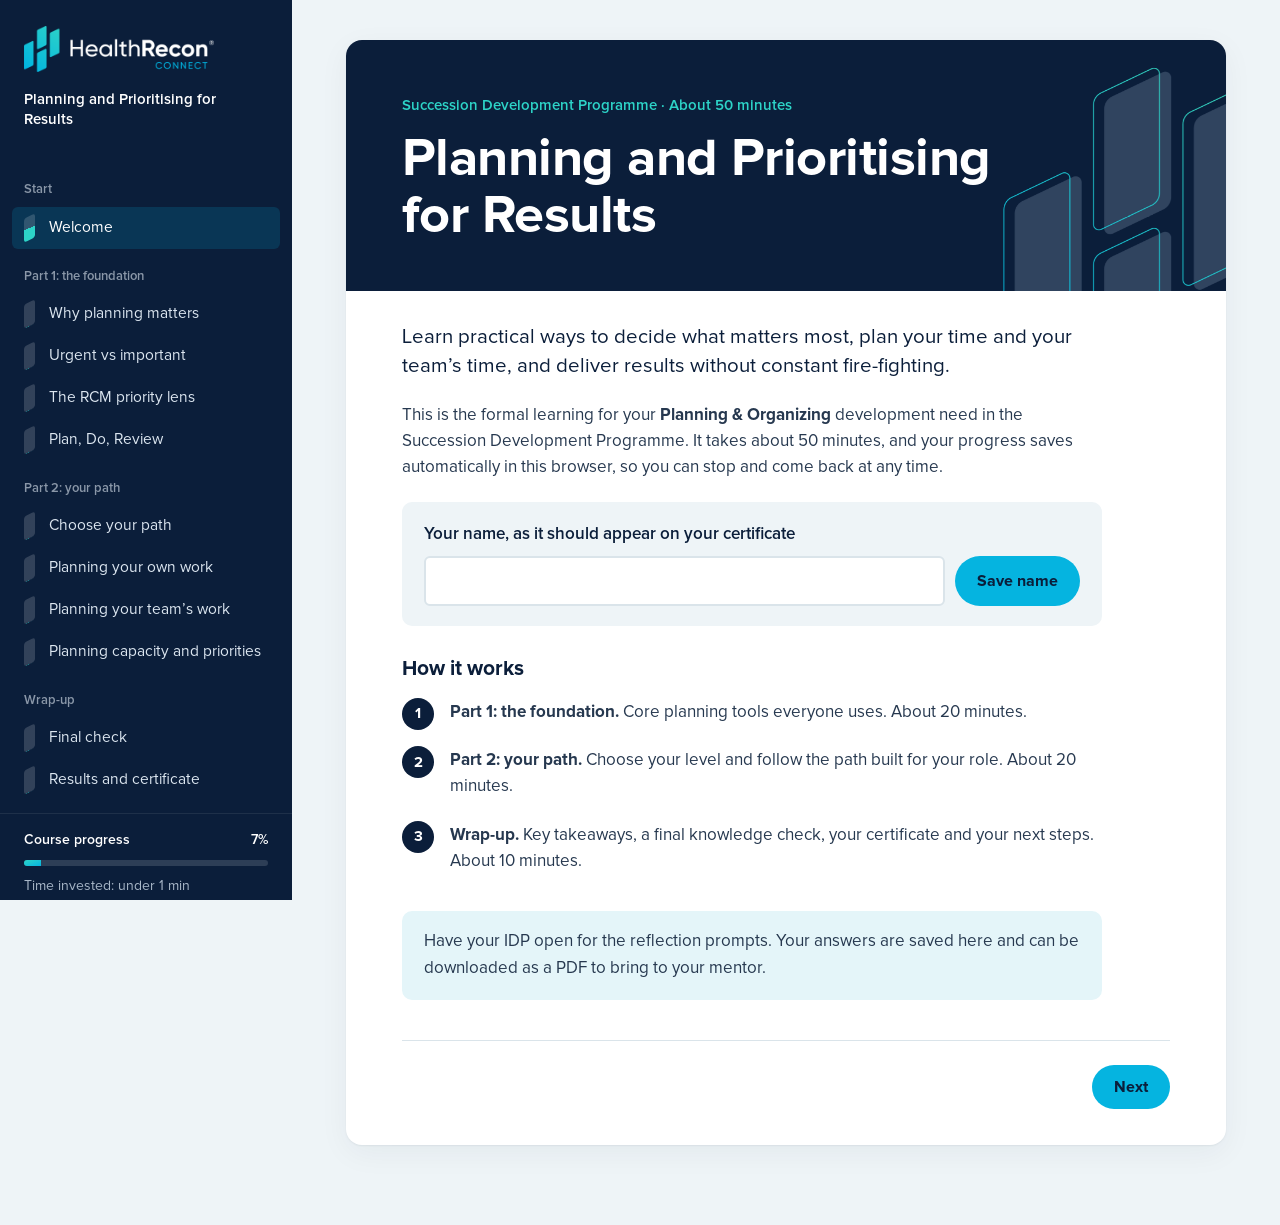
==== index.html @ d737a1de "Add files via upload" ====
<!doctype html>
<html lang="en">
<head>
  <meta charset="utf-8">
  <meta name="viewport" content="width=device-width, initial-scale=1">
  <title>Planning and Prioritising for Results · HealthRecon Connect</title>
  <meta name="description" content="Self-paced course: decide what matters most, plan your time and your team's time, and deliver results without constant fire-fighting.">
  <link rel="icon" type="image/png" href="assets/img/favicon.png">
  <link rel="preload" href="assets/fonts/proximanova-400.woff" as="font" type="font/woff" crossorigin>
  <link rel="preload" href="assets/fonts/proximanova-700.woff" as="font" type="font/woff" crossorigin>
  <link rel="stylesheet" href="css/styles.css?v=8">
</head>
<body>
  <a class="skip" href="#page">Skip to content</a>

  <header class="topbar">
    <button class="menu-btn" id="menu-btn" type="button" aria-expanded="false" aria-controls="sidebar"><span aria-hidden="true"><i></i><i></i><i></i></span>Menu</button>
    <img src="assets/img/logo-horizontal-light.png" alt="HealthRecon Connect">
  </header>

  <aside class="sidebar" id="sidebar" aria-label="Course navigation">
    <div class="sb-logo"><img src="assets/img/logo-horizontal-light.png" alt="HealthRecon Connect"></div>
    <p class="sb-course">Planning and Prioritising for Results</p>
    <nav class="nav" id="nav-list" aria-label="Modules"></nav>
    <div class="sb-foot">
      <div class="sb-progress"><span>Course progress</span><span id="overall-pct">0%</span></div>
      <div class="meter" role="progressbar" aria-label="Course progress" aria-valuemin="0" aria-valuemax="100" aria-valuenow="0"><span id="overall-bar"></span></div>
      <p class="sb-time">Time invested: <span id="time-spent">under 1 min</span></p>
      <button class="link-btn" id="reset-btn" type="button">Reset my progress</button>
    </div>
  </aside>
  <div class="scrim" id="scrim"></div>

  <main class="main">
    <article class="page" id="page" aria-live="off"></article>
  </main>
  <script src="js/course-data.js?v=8" defer></script>
  <script src="js/activities.js?v=8" defer></script>
  <script src="js/outputs.js?v=8" defer></script>
  <script src="js/app.js?v=8" defer></script>
</body>
</html>
---- css/styles.css ----
/* ==========================================================================
   HealthRecon Connect · Planning and Prioritising for Results
   Palette taken from the source deck / logo. Signature motif: the slanted
   bars of the HealthRecon mark, used for progress throughout.
   ========================================================================== */

@font-face { font-family: "Proxima Nova"; font-weight: 400; font-style: normal; font-display: swap;
  src: url("../assets/fonts/proximanova-400.woff") format("woff"), url("../assets/fonts/proximanova-400.otf") format("opentype"); }
@font-face { font-family: "Proxima Nova"; font-weight: 400; font-style: italic; font-display: swap;
  src: url("../assets/fonts/proximanova-400i.woff") format("woff"), url("../assets/fonts/proximanova-400i.otf") format("opentype"); }
@font-face { font-family: "Proxima Nova"; font-weight: 600; font-style: normal; font-display: swap;
  src: url("../assets/fonts/proximanova-600.woff") format("woff"), url("../assets/fonts/proximanova-600.otf") format("opentype"); }
@font-face { font-family: "Proxima Nova"; font-weight: 600; font-style: italic; font-display: swap;
  src: url("../assets/fonts/proximanova-600i.woff") format("woff"), url("../assets/fonts/proximanova-600i.otf") format("opentype"); }
@font-face { font-family: "Proxima Nova"; font-weight: 700; font-style: normal; font-display: swap;
  src: url("../assets/fonts/proximanova-700.woff") format("woff"), url("../assets/fonts/proximanova-700.otf") format("opentype"); }
@font-face { font-family: "Proxima Nova"; font-weight: 700; font-style: italic; font-display: swap;
  src: url("../assets/fonts/proximanova-700i.woff") format("woff"), url("../assets/fonts/proximanova-700i.otf") format("opentype"); }

:root {
  --navy: #0B1E3A; --navy-2: #142B4F; --ink: #0B1E3A; --body: #26384F;
  --slate: #5B6B80; --muted: #8A97A8; --line: #DAE4EA; --mist: #EEF4F7; --white: #FFFFFF;
  --cyan: #05B4E0; --teal: #2DD4C8; --green: #3DDC97; --amber: #FFB547; --pink: #FF6F91; --violet: #8B7CF6;
  --cyan-t: #E4F5F9; --green-t: #D5F5E7; --amber-t: #FFF1D6; --pink-t: #FDE2E9; --violet-t: #ECE9FE; --grey-t: #EEF4F7;
  --ok-ink: #0E5E3E; --bad-ink: #9B1B3F; --amber-ink: #8A5300;
  --grad: linear-gradient(160deg, var(--teal), var(--cyan));
  --r-sm: 6px; --r: 10px; --r-lg: 16px;
  --font: "Proxima Nova", "Helvetica Neue", Arial, sans-serif;
  --nav-w: 292px;
}

*, *::before, *::after { box-sizing: border-box; }
html { -webkit-text-size-adjust: 100%; }
body { margin: 0; font-family: var(--font); font-size: 17px; line-height: 1.55; color: var(--body); background: var(--mist); }
img { max-width: 100%; display: block; }
a { color: #0279A0; }
a:hover { color: var(--navy); }
h1, h2, h3, h4 { color: var(--ink); line-height: 1.2; margin: 0 0 .5em; }
p { margin: 0 0 1em; }
button, input, textarea { font: inherit; color: inherit; }
:focus-visible { outline: 3px solid var(--cyan); outline-offset: 2px; border-radius: 4px; }
.sr-only { position: absolute; width: 1px; height: 1px; overflow: hidden; clip: rect(0 0 0 0); white-space: nowrap; }
.skip { position: absolute; left: -999px; top: 8px; background: var(--white); padding: 8px 14px; z-index: 100; border-radius: var(--r-sm); }
.skip:focus { left: 8px; }

/* ---------------- Shell ---------------- */
.sidebar {
  position: fixed; inset: 0 auto 0 0; width: var(--nav-w); background: var(--navy); color: #C9D6E4;
  display: flex; flex-direction: column; z-index: 40; overflow-y: auto;
}
.sb-logo { padding: 26px 24px 18px; }
.sb-logo img { width: 190px; }
.sb-course { padding: 0 24px 18px; font-weight: 600; color: var(--white); font-size: 15px; line-height: 1.3; }
.nav { flex: 1; padding: 0 12px 12px; }
.nav-group { margin: 18px 12px 6px; font-size: 13px; color: var(--muted); font-weight: 600; }
.nav-mods { list-style: none; margin: 0; padding: 0; }
.nav-link { display: flex; align-items: center; gap: 14px; padding: 9px 12px; border-radius: var(--r-sm); color: #DCE6F0; text-decoration: none; font-size: 15.5px; line-height: 1.25; }
.nav-link:hover { background: rgba(255,255,255,.06); color: var(--white); }
.nav-link.current { background: rgba(5,180,224,.16); color: var(--white); }
.nav-text { display: flex; flex-direction: column; gap: 2px; }
.nav-tag { font-size: 12px; color: var(--muted); font-weight: 600; }
.nav-tag.own { color: var(--teal); }

/* The signature mark: a slanted bar like the logo, filling from the bottom */
.bar-mark {
  flex: none; width: 11px; height: 24px; border-radius: 3px; transform: skewY(-26deg);
  background: linear-gradient(to top, var(--teal) var(--fill, 0%), rgba(255,255,255,.16) var(--fill, 0%));
}
.bar-mark.st-done { background: var(--grad); }

.sb-foot { padding: 16px 24px 22px; border-top: 1px solid rgba(255,255,255,.08); font-size: 14px; }
.sb-progress { display: flex; justify-content: space-between; color: var(--white); font-weight: 600; margin-bottom: 8px; }
.meter { height: 6px; border-radius: 3px; background: rgba(255,255,255,.14); overflow: hidden; }
.meter > span { display: block; height: 100%; width: 0; background: var(--grad); transition: width .4s ease; }
.sb-time { margin: 10px 0 12px; color: #A9B8C9; }
.link-btn { background: none; border: 0; padding: 0; color: #A9B8C9; text-decoration: underline; cursor: pointer; font-size: 13.5px; }
.link-btn:hover { color: var(--white); }

.topbar { display: none; }
.scrim { display: none; }

.main { margin-left: var(--nav-w); min-height: 100vh; padding: 40px 40px 80px; }
.page { max-width: 880px; margin: 0 auto; background: var(--white); border-radius: var(--r-lg); padding: 44px 56px 36px; box-shadow: 0 1px 2px rgba(11,30,58,.06), 0 8px 30px rgba(11,30,58,.05); }

/* ---------------- Page header ---------------- */
.page-head { margin-bottom: 28px; }
.crumb { font-size: 14.5px; color: var(--slate); font-weight: 600; margin-bottom: 8px; }
.page-head h1 { font-size: clamp(28px, 3.4vw, 38px); font-weight: 700; letter-spacing: -.01em; margin-bottom: 18px; }
.page-head h1:focus { outline: none; }
.page-dots { display: flex; gap: 9px; list-style: none; margin: 0; padding: 0 0 0 2px; }
.page-dots a { display: block; width: 10px; height: 22px; border-radius: 3px; transform: skewY(-26deg); background: var(--line); }
.page-dots a.seen { background: #9ADFEE; }
.page-dots a.cur { background: var(--grad); }
.page-dots a:hover { background: var(--cyan); }

.page-head.hero { position: relative; background: var(--navy); color: #C9D6E4; margin: -44px -56px 32px; padding: 54px 56px 46px; border-radius: var(--r-lg) var(--r-lg) 0 0; overflow: hidden; }
.page-head.hero h1 { color: var(--white); font-size: clamp(34px, 5vw, 54px); max-width: 11.5em; line-height: 1.05; margin: 0; position: relative; }
.hero-kicker { position: relative; color: var(--teal); font-weight: 600; font-size: 15px; margin-bottom: 14px; }
.hero-mark { position: absolute; right: -36px; top: 26px; height: 330px; width: auto; pointer-events: none; user-select: none; }
@media (prefers-reduced-motion: no-preference) {
  .hero-mark { animation: markin .8s cubic-bezier(.2,.8,.2,1) both; }
  @keyframes markin { from { opacity: 0; transform: translateY(18px); } }
}

/* ---------------- Prose ---------------- */
.prose { max-width: 70ch; }
.prose h3 { font-size: 21px; margin-top: 1.4em; }
.prose ul, .prose ol { padding-left: 1.25em; }
.prose li { margin-bottom: .35em; }
.lede { font-size: 20.5px; line-height: 1.45; color: var(--ink); }
blockquote { margin: 0 0 1em; padding: 14px 18px; background: var(--mist); border-radius: var(--r); color: var(--ink); font-style: italic; }
.hint { font-size: 14.5px; color: var(--slate); margin: 8px 0 0; }
.block-title { font-size: 22px; margin-bottom: 6px; }

.callout { padding: 18px 22px; border-radius: var(--r); margin: 22px 0; max-width: 70ch; }
.callout p:last-child { margin-bottom: 0; }
.callout.tip { background: var(--cyan-t); }
.callout.key { background: var(--navy); color: #DCE6F0; }
.callout.key strong { color: var(--white); }

ol.flow { list-style: none; counter-reset: f; padding: 0; }
ol.flow li { counter-increment: f; position: relative; padding: 2px 0 14px 48px; }
ol.flow li::before { content: counter(f); position: absolute; left: 0; top: 0; width: 32px; height: 32px; border-radius: 50%; background: var(--navy); color: var(--white); font-weight: 700; display: grid; place-items: center; font-size: 15px; }

ul.objectives { list-style: none; padding: 0; display: grid; gap: 14px; }
ul.objectives li { display: flex; gap: 16px; align-items: flex-start; padding: 16px 18px; background: var(--mist); border-radius: var(--r); margin: 0; }
.ob-mark { flex: none; width: 12px; height: 28px; margin-top: 6px; border-radius: 3px; transform: skewY(-26deg); background: var(--grad); }

ol.takeaways { padding-left: 0; list-style: none; counter-reset: t; display: grid; gap: 12px; }
ol.takeaways li { counter-increment: t; display: flex; gap: 18px; align-items: baseline; padding: 14px 18px; border: 1px solid var(--line); border-radius: var(--r); color: var(--ink); font-size: 18px; margin: 0; }
ol.takeaways li::before { content: counter(t); font-size: 28px; font-weight: 700; color: var(--cyan); min-width: 20px; }

/* Tones */
.tone-pink { --tone: var(--pink); --tint: var(--pink-t); }
.tone-green { --tone: var(--green); --tint: var(--green-t); }
.tone-amber { --tone: var(--amber); --tint: var(--amber-t); }
.tone-grey { --tone: var(--muted); --tint: var(--grey-t); }
.tone-cyan { --tone: var(--cyan); --tint: var(--cyan-t); }
.tone-violet { --tone: var(--violet); --tint: var(--violet-t); }

/* Matrix */
.matrix { display: grid; grid-template-columns: 30px 1fr 1fr; grid-template-rows: auto 1fr 1fr; gap: 10px; margin: 18px 0; }
.mx-axis-top { grid-column: 2 / 4; display: grid; grid-template-columns: 1fr 1fr; gap: 10px; font-size: 14px; font-weight: 700; color: var(--slate); }
.mx-axis-side { grid-column: 1; grid-row: 2 / 4; display: grid; grid-template-rows: 1fr 1fr; gap: 10px; font-size: 14px; font-weight: 700; color: var(--slate); }
.mx-axis-side span { writing-mode: vertical-rl; transform: rotate(180deg); text-align: center; }
.mx-cell { background: var(--tint); border-radius: var(--r); padding: 16px 18px; }
.mx-cell h4 { font-size: 18px; margin-bottom: 2px; }
.mx-sub { font-size: 14px; font-weight: 600; color: var(--slate); margin-bottom: 8px; }
.mx-cell p:last-child { margin: 0; font-size: 15.5px; }
.mx-key { box-shadow: inset 0 0 0 2px var(--green); }

/* Lens */
.lens { display: grid; grid-template-columns: 1.4fr 1fr; gap: 16px; margin: 18px 0; }
.lens-grid { display: grid; grid-template-columns: 1fr 1fr; gap: 10px; position: relative; padding: 0 0 26px 26px; }
.lens-cell { background: var(--tint); border-radius: var(--r); padding: 14px 16px; }
.lens-cell h4 { font-size: 17px; margin: 4px 0; } .lens-cell p { margin: 0; font-size: 15px; }
.lens-n { display: inline-grid; place-items: center; width: 26px; height: 26px; border-radius: 50%; background: var(--navy); color: var(--white); font-weight: 700; font-size: 14px; }
.lens-x { position: absolute; bottom: 0; left: 26px; right: 0; text-align: center; font-size: 13px; font-weight: 600; color: var(--slate); }
.lens-y { position: absolute; left: 0; top: 0; bottom: 26px; writing-mode: vertical-rl; transform: rotate(180deg); text-align: center; font-size: 13px; font-weight: 600; color: var(--slate); }
.lens-over { background: var(--navy); color: #C9D6E4; border-radius: var(--r); padding: 18px 20px; font-size: 15.5px; }
.lens-over h4 { color: var(--teal); font-size: 16px; }
.lens-over strong { color: var(--white); }

/* Plan-Do-Review */
.pdr { display: grid; grid-template-columns: repeat(3, 1fr); gap: 12px; margin: 18px 0; }
.pdr-step { background: var(--tint); border-radius: var(--r); padding: 18px; position: relative; }
.pdr-step h4 { font-size: 22px; margin: 0; }
.pdr-when { font-size: 14px; font-weight: 600; color: var(--slate); margin-bottom: 8px; }
.pdr-step p:last-child { margin: 0; font-size: 15.5px; }

/* Tables */
.table-wrap { overflow-x: auto; margin: 16px 0; -webkit-overflow-scrolling: touch; }
table.data { border-collapse: collapse; width: 100%; font-size: 15.5px; }
table.data th, table.data td { text-align: left; padding: 10px 12px; border-bottom: 1px solid var(--line); vertical-align: top; }
table.data thead th { font-size: 14px; color: var(--slate); font-weight: 700; border-bottom: 2px solid var(--line); }
table.data tr.total td { font-weight: 700; color: var(--ink); }

/* Assignment */
.assignment { background: var(--mist); border-radius: var(--r); padding: 20px 22px; margin-bottom: 24px; }
.assignment.two { display: grid; grid-template-columns: 1fr 1fr; gap: 22px; }
.as-tag { font-size: 14px; font-weight: 700; color: #0279A0; margin-bottom: 6px; }
.assignment h3 { margin-top: 0; font-size: 20px; }
.assignment p:last-child { margin-bottom: 0; }

/* ---------------- Buttons & forms ---------------- */
.btn { display: inline-flex; align-items: center; justify-content: center; gap: 8px; min-height: 44px; padding: 10px 20px; border-radius: 999px; border: 2px solid transparent; font-weight: 700; font-size: 16px; text-decoration: none; cursor: pointer; line-height: 1.2; text-align: center; }
.btn.primary { background: var(--cyan); color: var(--navy); }
.btn.primary:hover { background: #12C3EF; color: var(--navy); }
.btn.ghost { background: var(--white); border-color: var(--line); color: var(--navy); }
.btn.ghost:hover { border-color: var(--cyan); color: var(--navy); }
.btn.small { min-height: 38px; padding: 7px 16px; font-size: 15px; background: var(--navy); color: var(--white); }
.btn.ghost.small { background: var(--white); color: var(--navy); }
.btn[disabled] { opacity: .5; cursor: not-allowed; }
.form-error { color: var(--bad-ink); font-weight: 600; font-size: 15px; margin: 8px 0 0; }
.form-error:empty { display: none; }
.rf-status { color: var(--slate); font-size: 14.5px; margin: 6px 0 0; }
.rf-status:empty { display: none; }

.name-field { background: var(--mist); padding: 20px 22px; border-radius: var(--r); margin: 20px 0 8px; max-width: 70ch; }
.name-field label, .reflect label { display: block; font-weight: 600; color: var(--ink); margin-bottom: 8px; }
.nf-row { display: flex; gap: 10px; flex-wrap: wrap; }
.nf-row input { flex: 1 1 240px; min-height: 46px; padding: 10px 14px; border: 2px solid var(--line); border-radius: var(--r-sm); background: var(--white); }
.nf-row input:focus, .reflect textarea:focus { border-color: var(--cyan); outline: none; }

.reflect { margin: 18px 0 24px; max-width: 70ch; }
.reflect textarea { width: 100%; padding: 12px 14px; border: 2px solid var(--line); border-radius: var(--r-sm); resize: vertical; min-height: 110px; line-height: 1.5; }
.rf-row { display: flex; align-items: center; gap: 14px; flex-wrap: wrap; margin-top: 8px; }
.rf-row .rf-status { margin: 0; }

/* ---------------- Page footer ---------------- */
.page-foot { display: flex; justify-content: space-between; align-items: center; gap: 12px; margin-top: 40px; padding-top: 24px; border-top: 1px solid var(--line); }
.foot-note { color: var(--slate); font-weight: 600; font-size: 15px; }

/* ---------------- Activities (shared) ---------------- */
.activity, .quiz, .video-block { margin: 26px 0; padding: 26px 28px; border: 1px solid var(--line); border-radius: var(--r-lg); background: var(--white); }
.act-inst { color: var(--slate); margin: 0 0 18px; max-width: 70ch; }
.act-foot { display: flex; flex-wrap: wrap; align-items: center; gap: 12px; margin-top: 18px; }
.act-foot > .keypoints, .act-foot > .hunt-fb, .act-foot > .sim-fb, .act-foot > .sc-meter, .act-foot > .act-status, .act-foot > .sc-score { flex-basis: 100%; }
.act-foot .form-error { flex-basis: 100%; margin: 0; }
.act-status { margin: 0; font-weight: 600; color: var(--slate); }
.act-status.ok { color: var(--ok-ink); }
.act-status.bad { color: var(--bad-ink); }
.zone-label { font-size: 14px; font-weight: 700; color: var(--slate); margin: 0 0 10px; }

.keypoints { background: var(--navy); color: #DCE6F0; border-radius: var(--r); padding: 20px 24px; margin-top: 4px; }
.keypoints h3 { color: var(--teal); font-size: 17px; margin-bottom: 10px; display: flex; align-items: center; gap: 12px; }
.keypoints h3::before { content: ""; width: 9px; height: 20px; border-radius: 2px; transform: skewY(-26deg); background: var(--grad); }
.keypoints ul { margin: 0; padding-left: 1.2em; }
.keypoints li { margin-bottom: 6px; }
@media (prefers-reduced-motion: no-preference) { .keypoints { animation: kp .35s ease-out; } @keyframes kp { from { opacity: 0; transform: translateY(6px); } } }

/* Buckets */
.tray { border: 2px dashed var(--line); border-radius: var(--r); padding: 14px; margin-bottom: 14px; background: #FAFCFD; }
.tray.armed { border-color: var(--muted); cursor: pointer; }
.chips { display: flex; flex-wrap: wrap; gap: 8px; }
.chip { display: block; text-align: left; padding: 10px 14px; min-height: 44px; border-radius: var(--r-sm); border: 2px solid var(--line); background: var(--white); color: var(--ink); cursor: grab; font-size: 15px; line-height: 1.35; max-width: 100%; box-shadow: 0 1px 2px rgba(11,30,58,.06); }
.chip:hover { border-color: var(--cyan); }
.chip.sel { border-color: var(--navy); background: var(--navy); color: var(--white); box-shadow: 0 4px 14px rgba(11,30,58,.2); }
.chip.dragging { opacity: .4; }
.chip.ok { border-color: var(--green); background: var(--green-t); cursor: default; }
.chip.bad { border-color: var(--pink); background: var(--pink-t); }
.chip.bad.sel { background: var(--navy); }
.chip-why { display: block; margin-top: 6px; font-size: 14px; color: var(--bad-ink); font-weight: 600; }
.chip.sel .chip-why { color: #FFC2D1; }
.bucket-grid { display: grid; gap: 12px; grid-template-columns: repeat(2, 1fr); }
.bucket-grid.n3 { grid-template-columns: repeat(3, 1fr); }
.bucket { position: relative; border-radius: var(--r); background: var(--tint); padding: 12px; min-height: 130px; border: 2px solid transparent; transition: border-color .15s; }
.bucket .chips { flex-direction: column; }
.bucket .chip { width: 100%; }
.bucket.armed { cursor: pointer; border-color: var(--tone); border-style: dashed; }
.bucket.over { border-color: var(--navy); border-style: solid; }
.bucket-head { display: flex; flex-direction: column; margin-bottom: 10px; }
.bucket-head strong { color: var(--ink); font-size: 16.5px; }
.bucket-head span { font-size: 13.5px; color: var(--slate); font-weight: 600; }
.drop-cue { position: absolute; top: 12px; right: 12px; font-size: 12.5px; font-weight: 700; color: var(--navy); background: var(--white); padding: 2px 8px; border-radius: 999px; }

/* Sequence */
.seq-list { display: grid; gap: 8px; }
.seq-row { display: grid; grid-template-columns: 40px 1fr; align-items: center; gap: 12px; width: 100%; text-align: left; padding: 10px 14px; min-height: 52px; border: 2px solid var(--line); border-radius: var(--r); background: var(--white); color: var(--ink); cursor: pointer; font-size: 16px; }
.seq-list.tabular .seq-row { grid-template-columns: 40px minmax(0, 2.2fr) minmax(0, .8fr) minmax(0, 1.2fr); }
.seq-row.seq-th { border: 0; padding-top: 0; padding-bottom: 0; min-height: 0; font-size: 13.5px; font-weight: 700; color: var(--slate); cursor: default; }
.seq-cell { color: var(--slate); font-size: 15px; }
.seq-row:hover { border-color: var(--cyan); }
.seq-row.picked { border-color: var(--navy); }
.seq-row.ok, .seq-row.locked { border-color: var(--green); background: var(--green-t); }
.seq-row.locked { cursor: default; }
.seq-row.bad { border-color: var(--pink); background: var(--pink-t); }
.seq-dot { width: 32px; height: 32px; border-radius: 50%; border: 2px dashed var(--muted); display: grid; place-items: center; font-weight: 700; font-size: 15px; }
.picked .seq-dot { border: 0; background: var(--navy); color: var(--white); }
.seq-trail { font-size: 14px; color: var(--slate); margin: 14px 0 0; line-height: 1.6; }
ol.seq-answer { padding-left: 1.4em; margin: 0; }
ol.seq-answer li { margin-bottom: 10px; }
ol.seq-answer li strong { display: block; color: var(--ink); }
ol.seq-answer li span { color: var(--body); font-size: 15.5px; }

/* Match */
.m-wrap { position: relative; display: grid; grid-template-columns: 1fr 1fr; gap: 12px 72px; }
.m-lines { position: absolute; inset: 0; pointer-events: none; overflow: visible; }
.m-lines path { fill: none; stroke-width: 3; stroke-linecap: round; }
.m-col { display: flex; flex-direction: column; gap: 10px; position: relative; z-index: 1; }
.m-item { display: flex; align-items: center; gap: 12px; width: 100%; text-align: left; padding: 12px 14px; min-height: 64px; border: 2px solid var(--line); border-radius: var(--r); background: var(--white); color: var(--ink); cursor: pointer; font-size: 15.5px; line-height: 1.35; flex: 1; }
.m-item:hover { border-color: var(--cyan); }
.m-item.sel { border-color: var(--navy); box-shadow: 0 0 0 3px rgba(5,180,224,.3); }
.m-item.linked { border-color: var(--lc); }
.m-item.ok { background: var(--green-t); }
.m-badge { flex: none; width: 28px; height: 28px; border-radius: 50%; border: 2px dashed var(--muted); display: grid; place-items: center; font-weight: 700; font-size: 14px; color: var(--white); }
.m-item.linked .m-badge { border: 0; background: var(--lc); }
.m-wrap.stacked { grid-template-columns: 1fr; gap: 18px; }
.m-wrap.stacked .m-col.right { padding-top: 6px; border-top: 1px dashed var(--line); }
.m-wrap.stacked .m-item { min-height: 52px; }
.m-wrap.stacked .m-lines { display: none; }
ul.m-why { margin: 18px 0 0; padding-left: 1.2em; font-size: 15.5px; }
ul.m-why li { margin-bottom: 8px; }

/* Flip cards */
.flip-grid { display: grid; gap: 14px; grid-template-columns: repeat(auto-fit, minmax(200px, 1fr)); }
.flip-card { perspective: 1200px; background: none; border: 0; padding: 0; text-align: left; cursor: pointer; min-height: 220px; display: grid; }
.fc-inner { display: grid; position: relative; transform-style: preserve-3d; transition: transform .5s cubic-bezier(.3,.7,.3,1); border-radius: var(--r); }
.flip-card.on .fc-inner { transform: rotateY(180deg); }
.fc-face { grid-area: 1 / 1; backface-visibility: hidden; -webkit-backface-visibility: hidden; border-radius: var(--r); padding: 18px; display: flex; flex-direction: column; }
.fc-front { background: var(--navy); color: #C9D6E4; }
.fc-front strong { color: var(--white); font-size: 19px; line-height: 1.2; margin-top: 12px; }
.fc-sub { font-size: 14.5px; margin-top: 4px; }
.fc-cue { margin-top: auto; padding-top: 14px; font-size: 13px; font-weight: 600; color: var(--teal); }
.fc-icon { width: 42px; height: 42px; border-radius: 50%; background: rgba(45,212,200,.16); color: var(--teal); display: grid; place-items: center; }
.fc-icon svg { width: 24px; height: 24px; }
.fc-back { background: var(--cyan-t); color: var(--ink); transform: rotateY(180deg); font-size: 15.5px; line-height: 1.45; }
@media (prefers-reduced-motion: reduce) {
  .fc-inner { transition: none; transform: none !important; }
  .fc-face { backface-visibility: visible; }
  .flip-card .fc-back { visibility: hidden; transform: none; } .flip-card.on .fc-back { visibility: visible; }
  .flip-card.on .fc-front { visibility: hidden; }
}

/* Hunt */
.hot { cursor: pointer; border: 2px solid var(--line); background: var(--white); color: var(--ink); border-radius: var(--r-sm); font-size: 15.5px; }
.hot:hover { border-color: var(--cyan); }
.hot.miss { border-color: var(--pink); background: var(--pink-t); }
.hot.found { border-color: var(--green); background: var(--green-t); box-shadow: 0 0 0 3px rgba(61,220,151,.3); }
.hot[disabled] { cursor: default; opacity: .65; }
.worklist { display: grid; gap: 6px; }
.wl-row { display: grid; grid-template-columns: 1fr 1fr .8fr .7fr 2.6fr; gap: 10px; width: 100%; text-align: left; padding: 12px 14px; align-items: center; }
.wl-th { font-size: 13.5px; font-weight: 700; color: var(--slate); padding: 0 16px; }
.tiles { display: grid; grid-template-columns: repeat(3, 1fr); gap: 10px; }
.tile { display: flex; flex-direction: column; text-align: left; padding: 16px; gap: 4px; min-height: 120px; }
.tl-l { font-size: 14px; font-weight: 600; color: var(--slate); }
.tl-v { font-size: 26px; font-weight: 700; color: var(--ink); line-height: 1.1; }
.tl-s { font-size: 13.5px; color: var(--slate); }
.hunt-grid td { padding: 4px; }
.hunt-grid th[scope=row] { font-weight: 600; color: var(--ink); white-space: nowrap; }
.cell { width: 100%; min-height: 44px; padding: 8px 10px; font-weight: 600; }
.hunt-fb, .sim-fb { padding: 14px 18px; border-radius: var(--r); font-size: 16px; }
.hunt-fb.ok, .sim-fb.ok { background: var(--green-t); color: var(--ok-ink); }
.hunt-fb.bad, .sim-fb.bad { background: var(--pink-t); color: var(--bad-ink); }
.hunt-fb strong, .sim-fb strong { color: inherit; }
.sim-fb:focus { outline: 3px solid var(--cyan); }

/* Simulation */
.sim-intro { font-size: 17.5px; background: var(--mist); padding: 16px 18px; border-radius: var(--r); color: var(--ink); }
.sim-context { margin-bottom: 12px; font-size: 15px; color: var(--slate); }
.sim-context summary { cursor: pointer; font-weight: 600; }
.sim-context p { margin: 8px 0 0; }
.sim-progress { font-weight: 700; color: var(--slate); font-size: 14px; margin: 0 0 8px; }
.sim-bar { display: flex; gap: 6px; margin-bottom: 18px; }
.sim-bar span { width: 9px; height: 20px; border-radius: 2px; transform: skewY(-26deg); background: var(--line); }
.sim-bar span.done { background: var(--teal); } .sim-bar span.cur { background: var(--navy); }
.sim-situation:focus { outline: none; }
.sim-opts { display: grid; gap: 10px; }
.sim-opt { display: flex; gap: 14px; align-items: flex-start; width: 100%; text-align: left; padding: 14px 16px; border: 2px solid var(--line); border-radius: var(--r); background: var(--white); color: var(--ink); cursor: pointer; font-size: 16px; line-height: 1.45; }
.sim-opt:hover:not([disabled]) { border-color: var(--cyan); }
.sim-opt[disabled] { cursor: default; }
.sim-opt.ok { border-color: var(--green); background: var(--green-t); }
.sim-opt.bad { border-color: var(--pink); background: var(--pink-t); }
.sim-opt.tried { opacity: .5; text-decoration: line-through; text-decoration-color: var(--pink); }
.sim-letter { flex: none; width: 28px; height: 28px; border-radius: 50%; background: var(--navy); color: var(--white); display: grid; place-items: center; font-weight: 700; font-size: 14px; }
ol.sim-path { padding-left: 1.3em; } ol.sim-path li { margin-bottom: 8px; } ol.sim-path span { color: var(--slate); font-size: 14.5px; }

/* Self-check */
ol.sc-list { list-style: none; padding: 0; margin: 0; display: grid; gap: 8px; }
.sc-row { display: flex; align-items: center; justify-content: space-between; gap: 16px; padding: 12px 16px; background: var(--mist); border-radius: var(--r); }
.sc-text { color: var(--ink); }
.sc-toggle { display: flex; flex: none; border-radius: 999px; background: var(--white); padding: 3px; border: 1px solid var(--line); }
.sc-toggle button { border: 0; background: none; padding: 8px 14px; min-height: 40px; border-radius: 999px; cursor: pointer; font-weight: 600; font-size: 14.5px; color: var(--slate); }
.sc-toggle button.on { background: var(--navy); color: var(--white); }
.sc-score { color: var(--ink); }
.sc-meter { display: grid; grid-template-columns: repeat(3, 1fr); gap: 6px; }
.sc-meter span { padding: 8px; text-align: center; border-radius: var(--r-sm); background: var(--mist); font-size: 14px; font-weight: 600; color: var(--slate); }
.sc-meter span.on { background: var(--navy); color: var(--white); }

/* Calculator */
.calc-grid { display: grid; grid-template-columns: repeat(5, 1fr); gap: 10px; }
.calc-grid label { font-size: 13.5px; font-weight: 600; color: var(--slate); display: flex; flex-direction: column; gap: 6px; }
.calc-grid input { min-height: 44px; padding: 8px 10px; border: 2px solid var(--line); border-radius: var(--r-sm); font-size: 17px; color: var(--ink); width: 100%; }
.calc-out { margin-top: 14px; padding: 14px 18px; border-radius: var(--r); }
.calc-out p { margin: 0; } .calc-out p + p { margin-top: 4px; }
.calc-out.ok { background: var(--green-t); color: var(--ok-ink); }
.calc-out.bad { background: var(--amber-t); color: var(--amber-ink); }
.calc-out strong { color: inherit; }

/* Quiz */
.quiz.graded { border-color: var(--navy); border-width: 2px; }
.qz-q { border: 0; margin: 0 0 22px; padding: 0; }
.qz-q legend { display: flex; gap: 12px; font-weight: 700; color: var(--ink); font-size: 17.5px; margin-bottom: 10px; padding: 0; line-height: 1.35; }
.qz-n { flex: none; width: 28px; height: 28px; border-radius: 50%; background: var(--mist); display: grid; place-items: center; font-size: 14px; color: var(--navy); }
.qz-opt { display: flex; gap: 12px; align-items: flex-start; padding: 11px 14px; border: 2px solid var(--line); border-radius: var(--r); margin: 0 0 8px 40px; cursor: pointer; }
.qz-opt:hover { border-color: var(--cyan); }
.qz-opt input { margin-top: 4px; accent-color: var(--navy); width: 18px; height: 18px; flex: none; }
.qz-opt:has(input:checked) { border-color: var(--navy); background: var(--mist); }
.qz-opt.right { border-color: var(--green); background: var(--green-t); }
.qz-opt.wrong { border-color: var(--pink); background: var(--pink-t); }
.qz-fb { margin: 4px 0 0 40px; padding: 12px 16px; border-radius: var(--r); font-size: 15.5px; }
.qz-fb.ok { background: var(--green-t); color: var(--ok-ink); }
.qz-fb.no { background: var(--pink-t); color: var(--bad-ink); }
.qz-actions { display: flex; flex-wrap: wrap; gap: 12px; align-items: center; }
.qz-score { flex-basis: 100%; padding: 14px 18px; border-radius: var(--r); background: var(--mist); color: var(--ink); }
.qz-score.pass { background: var(--green-t); color: var(--ok-ink); }
.qz-score.fail { background: var(--amber-t); color: var(--amber-ink); }
.qz-score:focus { outline: 3px solid var(--cyan); }

/* Video */
.opt-out, .reviewed { display: flex; gap: 12px; align-items: flex-start; padding: 12px 14px; border-radius: var(--r); }
.opt-out { background: var(--mist); margin-bottom: 14px; }
.opt-out input, .reviewed input { width: 22px; height: 22px; margin-top: 1px; accent-color: var(--navy); flex: none; }
.opt-out label, .reviewed label { cursor: pointer; font-weight: 600; color: var(--ink); }
.reviewed { margin-top: 14px; border: 2px solid var(--line); }
.reviewed.on { border-color: var(--green); background: var(--green-t); }
.video-frame { position: relative; aspect-ratio: 16 / 9; background: var(--navy); border-radius: var(--r); overflow: hidden; }
.video-frame iframe { position: absolute; inset: 0; width: 100%; height: 100%; border: 0; }
.video-frame.missing { display: grid; place-items: center; padding: 24px; color: #C9D6E4; text-align: center; }
.video-frame.missing p { margin: 0; max-width: 34ch; }
.video-summary { background: var(--cyan-t); border-radius: var(--r); padding: 20px 24px; }
.video-summary h3 { font-size: 19px; }

/* Paths */
.paths { display: grid; grid-template-columns: repeat(3, 1fr); gap: 14px; margin-top: 18px; }
.path-card { display: flex; flex-direction: column; border-radius: var(--r-lg); border: 2px solid var(--line); padding: 20px; background: var(--white); position: relative; overflow: hidden; }
.path-card::before { content: ""; position: absolute; top: 0; left: 0; right: 0; height: 64px; background: var(--tint); z-index: 0; }
.path-card > * { position: relative; }
.path-card.own { border-color: var(--tone); }
.pc-role { font-weight: 700; color: var(--ink); font-size: 15px; margin: 0 0 22px; }
.path-card h3 { font-size: 20px; }
.path-card ul { padding-left: 1.1em; font-size: 15.5px; margin: 0 0 18px; flex: 1; }
.pc-own { font-weight: 700; color: var(--ok-ink); margin: 0 0 10px; }
.pc-explore { margin-top: 10px; font-size: 14.5px; text-align: center; }

/* Results */
.stat-row { display: grid; grid-template-columns: repeat(3, 1fr); gap: 12px; margin-bottom: 26px; }
.stat { background: var(--navy); border-radius: var(--r); padding: 18px; display: flex; flex-direction: column; gap: 4px; }
.stat-v { font-size: 30px; font-weight: 700; color: var(--white); line-height: 1.1; }
.stat-l { color: #A9B8C9; font-size: 14.5px; font-weight: 600; }
ul.checklist { list-style: none; padding: 0; display: grid; gap: 8px; }
ul.checklist li { display: flex; align-items: center; gap: 12px; padding: 12px 16px; border-radius: var(--r); background: var(--mist); color: var(--ink); }
ul.checklist li a { margin-left: auto; font-weight: 700; }
.ck { flex: none; width: 22px; height: 22px; border-radius: 50%; border: 2px solid var(--muted); }
ul.checklist li.ok { background: var(--green-t); }
ul.checklist li.ok .ck { border: 0; background: var(--green) url("data:image/svg+xml,%3Csvg xmlns='http://www.w3.org/2000/svg' viewBox='0 0 24 24'%3E%3Cpath d='M6 12l4 4 8-8' fill='none' stroke='%230B1E3A' stroke-width='3' stroke-linecap='round' stroke-linejoin='round'/%3E%3C/svg%3E") center / 16px no-repeat; }
.downloads { margin-top: 26px; padding: 24px; border-radius: var(--r-lg); background: var(--mist); }
.dl-row { display: flex; flex-wrap: wrap; gap: 12px; margin-top: 12px; }
.cert-canvas { width: 100%; height: auto; border-radius: var(--r); box-shadow: 0 6px 30px rgba(11,30,58,.14); margin: 8px 0 10px; aspect-ratio: 2000 / 1414; background: var(--white); }

/* ---------------- Print report (fallback when jsPDF can't load) ---------------- */
#print-report { display: none; }
@media print {
  @page { margin: 16mm 14mm; }
  body.printing-report > *:not(#print-report) { display: none !important; }
  body.printing-report #print-report { display: block; font-family: var(--font); color: #000; font-size: 11pt; }
  #print-report .pr-logo { width: 180px; margin-bottom: 12px; }
  #print-report h1 { font-size: 18pt; } #print-report h2 { font-size: 13pt; margin-top: 18pt; border-top: 1px solid #ccc; padding-top: 6pt; }
  #print-report h3 { font-size: 11pt; margin: 8pt 0 2pt; } #print-report p { margin: 0 0 2pt 10pt; } #print-report p.q { font-style: italic; }
  #print-report dl { display: grid; grid-template-columns: max-content 1fr; gap: 2pt 10pt; } #print-report dd { margin: 0; }
}

/* ---------------- Responsive ---------------- */
@media (max-width: 1100px) {
  .main { padding: 28px 22px 60px; }
  .page { padding: 36px 36px 28px; }
  .page-head.hero { margin: -36px -36px 28px; padding: 44px 36px 40px; }
  .hero-mark { height: 280px; right: -56px; }
  .page-head.hero h1 { max-width: min(11.5em, calc(100% - 170px)); }
  .lens { grid-template-columns: 1fr; }
  .calc-grid { grid-template-columns: repeat(3, 1fr); }
}
@media (max-width: 900px) {
  .sidebar { transform: translateX(-100%); transition: transform .25s ease; box-shadow: 8px 0 30px rgba(0,0,0,.25); }
  body.nav-open .sidebar { transform: none; }
  body.nav-open .scrim { display: block; position: fixed; inset: 0; background: rgba(11,30,58,.45); z-index: 30; }
  .topbar { display: flex; align-items: center; gap: 14px; position: sticky; top: 0; z-index: 20; background: var(--navy); padding: 10px 16px; }
  .topbar img { height: 30px; width: auto; }
  .menu-btn { display: inline-flex; align-items: center; gap: 8px; background: rgba(255,255,255,.1); color: var(--white); border: 0; border-radius: 999px; padding: 8px 14px; min-height: 40px; font-weight: 700; cursor: pointer; }
  .menu-btn span { display: inline-flex; flex-direction: column; gap: 3px; }
  .menu-btn i { display: block; width: 16px; height: 2px; background: currentColor; border-radius: 1px; }
  .main { margin-left: 0; }
  .paths { grid-template-columns: 1fr; }
  .tiles { grid-template-columns: repeat(2, 1fr); }
  .pdr { grid-template-columns: 1fr; }
}
@media (max-width: 640px) {
  body { font-size: 16px; }
  .main { padding: 0 0 40px; }
  .page { border-radius: 0; padding: 26px 18px 22px; box-shadow: none; }
  .page-head.hero { margin: -26px -18px 24px; padding: 34px 18px 104px; border-radius: 0; }
  .hero-mark { height: 190px; top: auto; bottom: -96px; right: -30px; }
  .page-head.hero h1 { max-width: none; }
  .activity, .quiz, .video-block { padding: 18px 14px; margin-left: -4px; margin-right: -4px; }
  .bucket-grid, .bucket-grid.n3 { grid-template-columns: 1fr; }
  .bucket { min-height: 84px; }
  .matrix { grid-template-columns: 1fr; grid-template-rows: none; }
  .mx-axis { display: none; }
  .lens-grid { grid-template-columns: 1fr; padding: 0; }
  .lens-x, .lens-y { display: none; }
  /* Put the lens in priority order when stacked */
  .lens-cell.tone-pink { order: 1; } .lens-cell.tone-amber { order: 2; } .lens-cell.tone-cyan { order: 3; } .lens-cell.tone-grey { order: 4; }
  .assignment.two { grid-template-columns: 1fr; }
  .wl-th { display: none; }
  .wl-row { grid-template-columns: 1fr 1fr; gap: 4px 10px; }
  .wl-row span[data-l]::before { content: attr(data-l) ": "; color: var(--slate); font-size: 13px; font-weight: 600; }
  .wl-row span[data-l="Note"] { grid-column: 1 / -1; }
  .tiles { grid-template-columns: 1fr; }
  .tile { min-height: 0; }
  .seq-list.tabular .seq-row { grid-template-columns: 36px 1fr; }
  .seq-list.tabular .seq-th { display: none; }
  .seq-list.tabular .seq-cell { grid-column: 2; font-size: 14px; margin-top: -6px; }
  .sc-row { flex-direction: column; align-items: stretch; gap: 8px; }
  .sc-toggle { align-self: flex-start; }
  .qz-opt, .qz-fb { margin-left: 0; }
  .stat-row { grid-template-columns: 1fr; }
  .calc-grid { grid-template-columns: repeat(2, 1fr); }
  .page-foot { flex-wrap: wrap; }
  .page-foot .btn { flex: 1 1 auto; }
  .flip-card { min-height: 180px; }
}
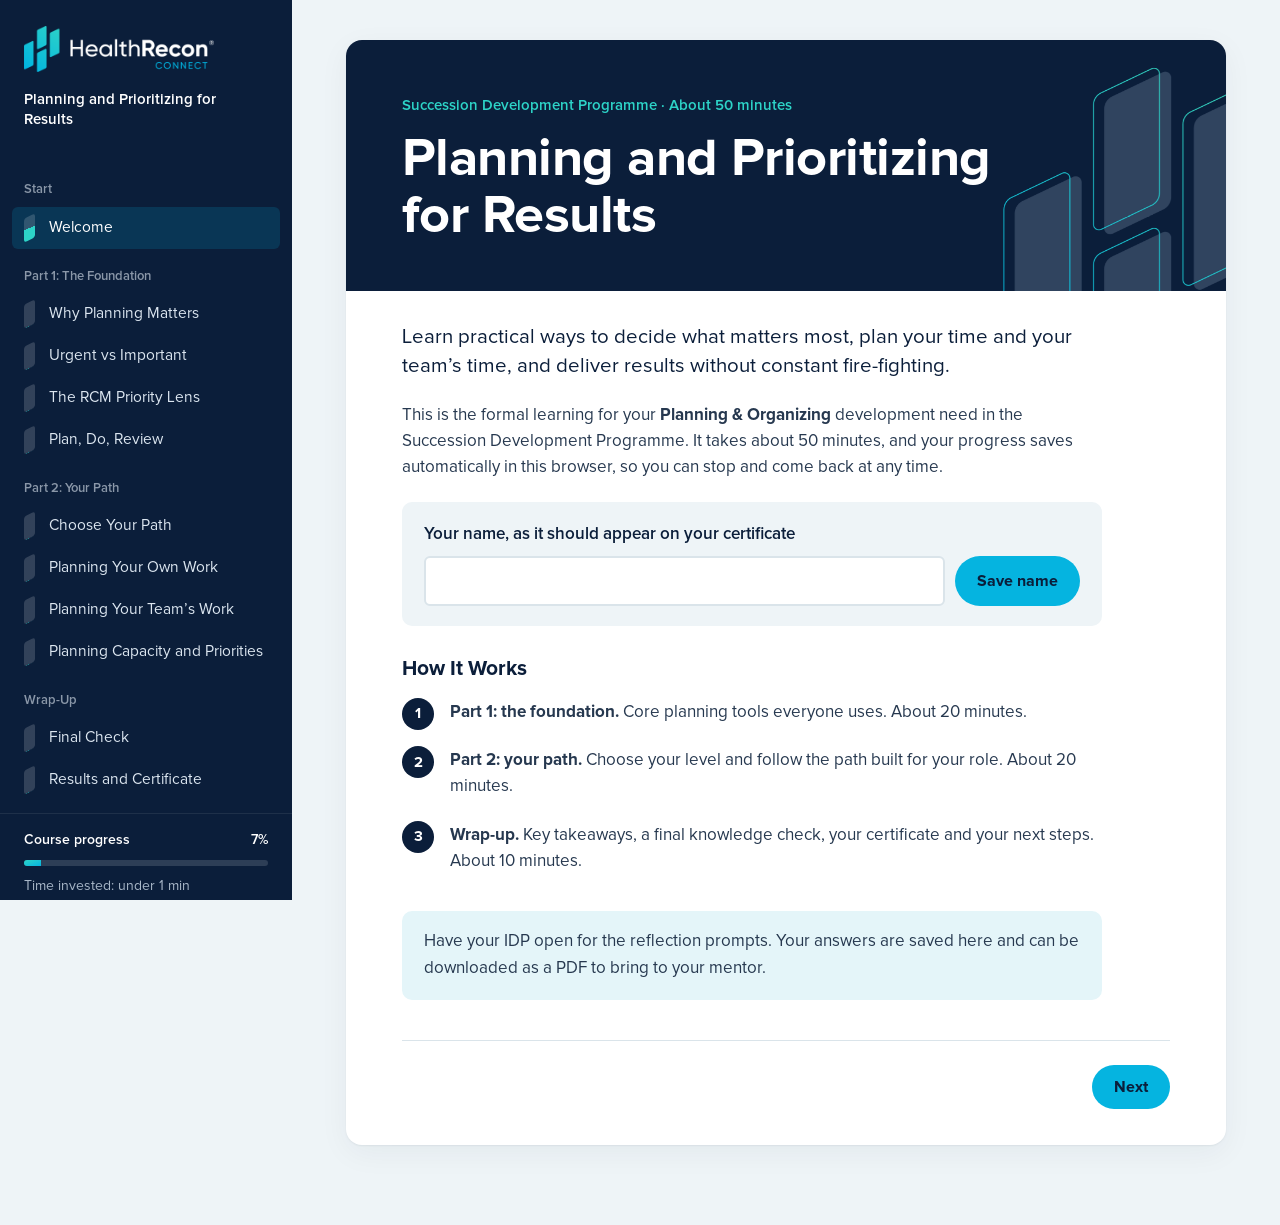
==== commit 82e0248c: "Add files via upload" ====
--- a/index.html
+++ b/index.html
@@ -3,12 +3,12 @@
 <head>
   <meta charset="utf-8">
   <meta name="viewport" content="width=device-width, initial-scale=1">
-  <title>Planning and Prioritising for Results · HealthRecon Connect</title>
+  <title>Planning and Prioritizing for Results · HealthRecon Connect</title>
   <meta name="description" content="Self-paced course: decide what matters most, plan your time and your team's time, and deliver results without constant fire-fighting.">
   <link rel="icon" type="image/png" href="assets/img/favicon.png">
   <link rel="preload" href="assets/fonts/proximanova-400.woff" as="font" type="font/woff" crossorigin>
   <link rel="preload" href="assets/fonts/proximanova-700.woff" as="font" type="font/woff" crossorigin>
-  <link rel="stylesheet" href="css/styles.css?v=8">
+  <link rel="stylesheet" href="css/styles.css?v=11">
 </head>
 <body>
   <a class="skip" href="#page">Skip to content</a>
@@ -20,7 +20,7 @@
 
   <aside class="sidebar" id="sidebar" aria-label="Course navigation">
     <div class="sb-logo"><img src="assets/img/logo-horizontal-light.png" alt="HealthRecon Connect"></div>
-    <p class="sb-course">Planning and Prioritising for Results</p>
+    <p class="sb-course">Planning and Prioritizing for Results</p>
     <nav class="nav" id="nav-list" aria-label="Modules"></nav>
     <div class="sb-foot">
       <div class="sb-progress"><span>Course progress</span><span id="overall-pct">0%</span></div>
@@ -34,9 +34,9 @@
   <main class="main">
     <article class="page" id="page" aria-live="off"></article>
   </main>
-  <script src="js/course-data.js?v=8" defer></script>
-  <script src="js/activities.js?v=8" defer></script>
-  <script src="js/outputs.js?v=8" defer></script>
-  <script src="js/app.js?v=8" defer></script>
+  <script src="js/course-data.js?v=11" defer></script>
+  <script src="js/activities.js?v=11" defer></script>
+  <script src="js/outputs.js?v=11" defer></script>
+  <script src="js/app.js?v=11" defer></script>
 </body>
 </html>
--- a/css/styles.css
+++ b/css/styles.css
@@ -1,5 +1,5 @@
 /* ==========================================================================
-   HealthRecon Connect · Planning and Prioritising for Results
+   HealthRecon Connect · Planning and Prioritizing for Results
    Palette taken from the source deck / logo. Signature motif: the slanted
    bars of the HealthRecon mark, used for progress throughout.
    ========================================================================== */
